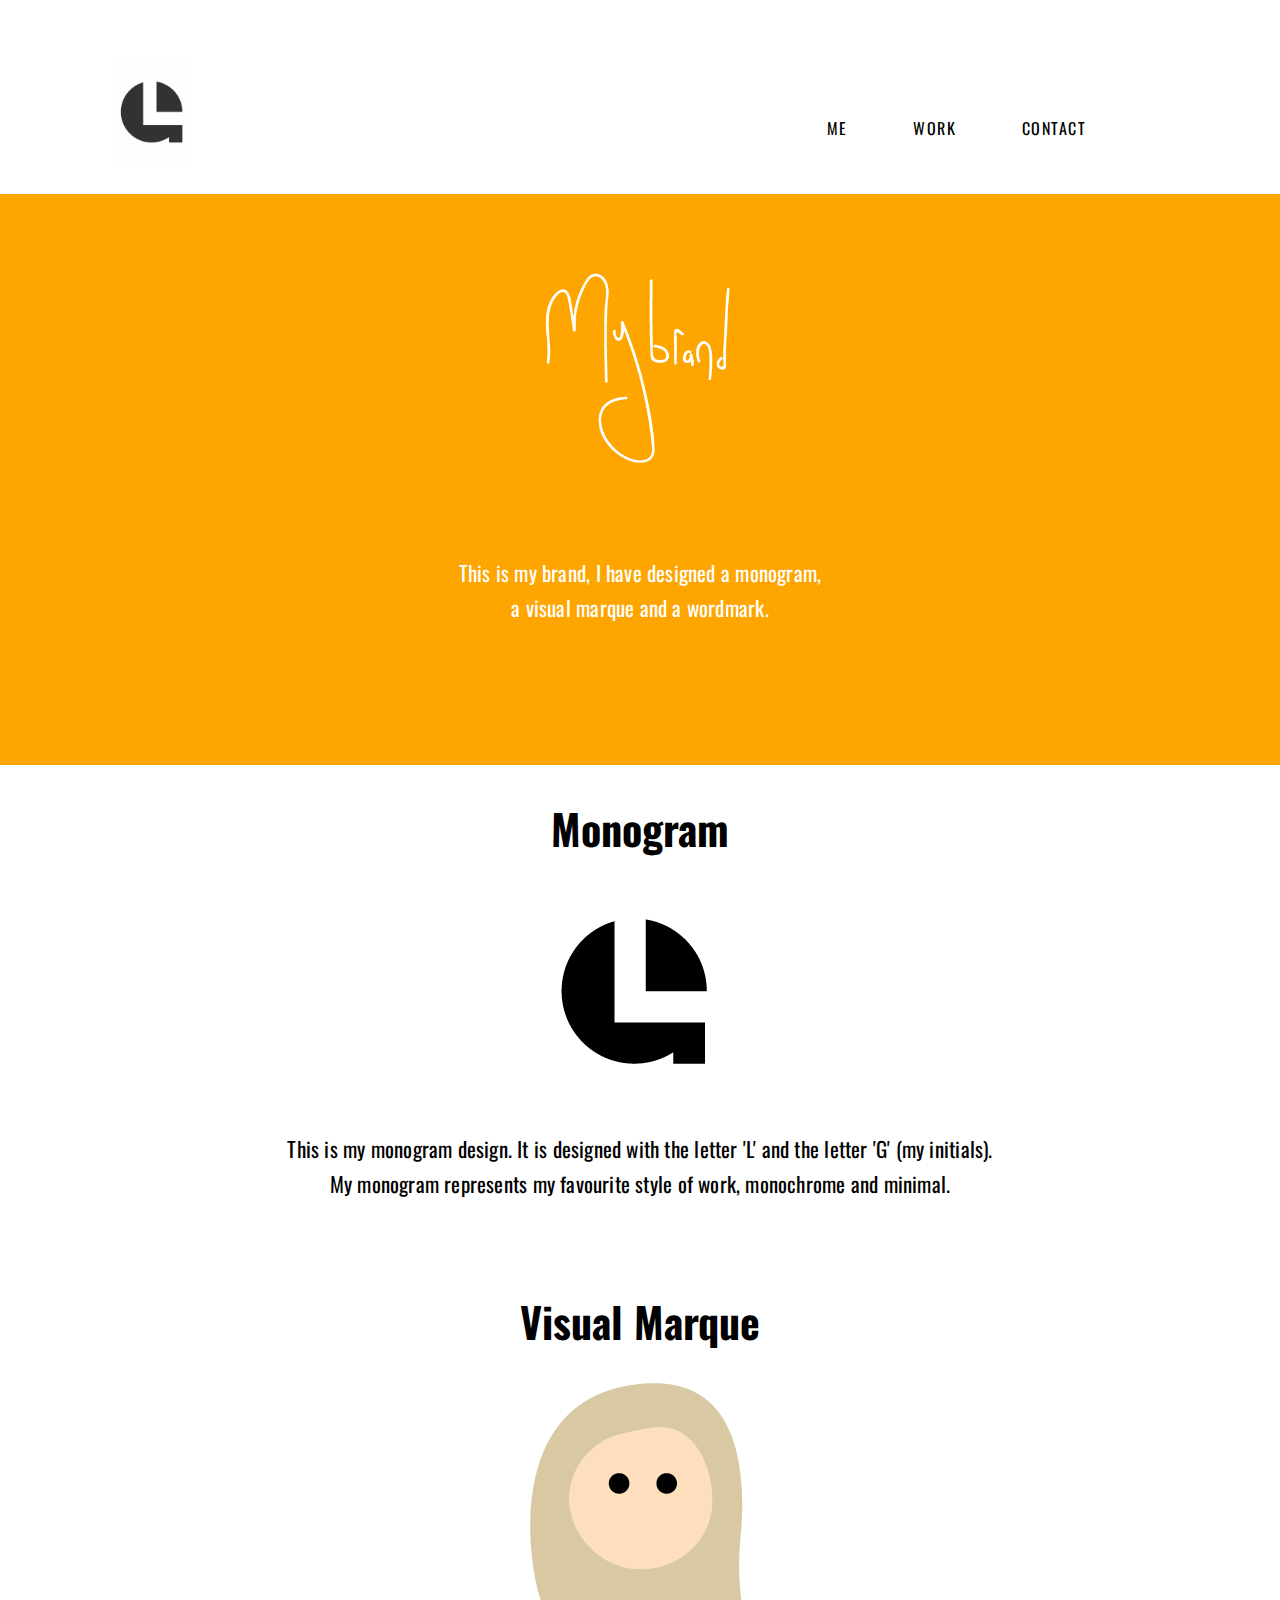
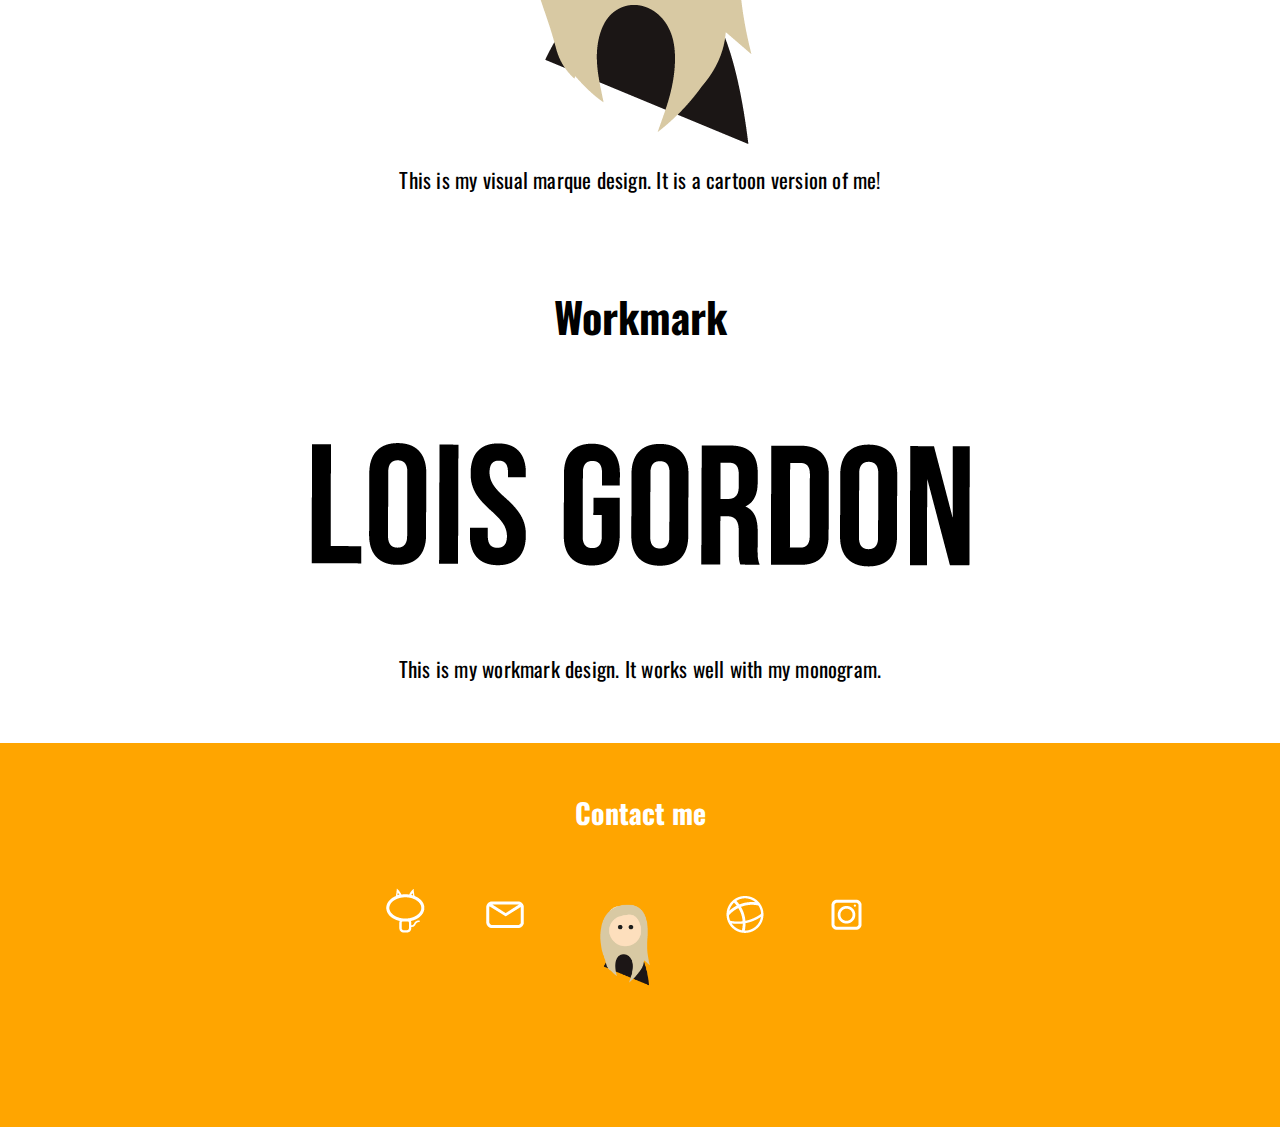
==== city-bike.html @ 6f21d847 "adding city bike casestudy" ====
<!DOCTYPE html>
<html>

<head>
    <meta charset="utf-8" />
    <meta name="viewport" content="width=device-width" />
    <title>My brand</title>
    <!---------- Link to hover CSS ------------>
    <link href="css/style.css" type="text/css" rel="stylesheet" />
    <!---------- Link to hover stylesheet ------------>
    <link rel="stylesheet" href="css/imagehover.min.css">
    <!---------- Link to google fonts ------------>
    <link href="https://fonts.googleapis.com/css?family=Arapey" rel="stylesheet">
    <link href="https://fonts.googleapis.com/css?family=Roboto" rel="stylesheet">
    <link href="https://fonts.googleapis.com/css?family=Oswald" rel="stylesheet">
</head>
<!---------- Start of body ------------>

<body>
    <!-------------- Header------------------->
    <section class="top-background"> </section>
    <header id="logo"> <img src="img/p-mg.jpg" /> </header>
    <!--------------- nav ---------------------->
    <nav>
        <ul>
            <li><a href="http://127.0.0.1:57224/index.html#me">Me</a></li>
            <li><a href="http://127.0.0.1:57224/index.html#work">Work</a></li>
            <li><a href="http://127.0.0.1:57224/index.html#contact">Contact</a> </li>
        </ul>
    </nav>
    <section class="about">
        <h1>
            <img src="img/my-brand-handwritten.png"/>
        </h1>
        <h2>
     This is my brand, I have designed a monogram, 
        </h2>
        <h2>a visual marque and a wordmark.</h2> </section>
    <!--------------- monogram ---------------------->
    <section class="work">
        <h1>
            Monogram
        </h1> <img src="img/lgbig.png" />
        <p> This is my monogram design. It is designed with the letter 'L' and the letter 'G' (my initials).</p>
        <p>My monogram represents my favourite style of work, monochrome and minimal.</p>
    </section>
        <!--------------- visual-marque ---------------------->
    <section class="work">
        <h1 class="visualmarque">
            Visual Marque 
        </h1>
        <img src="img/Visual-mark-forweb.png" />
        <p> This is my visual marque design. It is a cartoon version of me!</p>
            
    </section>
    <!--------------- wordmark ---------------------->
    <section class="work">
        <h1>
            Workmark
        </h1>
        <img src="img/word-mark.png" />
        <p> This is my workmark design. It works well with my monogram.</p>
            
    </section>
      <!--------------- footer ---------------------->
        <section class="contact">
        <footer>
             <h1 id="contact">
            Contact me
        </h1>
              <ul>
            <li>
                <a href="https://github.com/loisgordon" title="Visit my GitHub" target="_blank"><img src="img/github-icon.png"></a>
            </li>
            <li> <a href="mailto:loisgordon01@gmail.com" title="Email me"><img src="img/mail-icon.png"/></a></li>
                  <li><a href="http://127.0.0.1:57224/index.html" title="index" target="_blank"><img src="img/blink-visual-marque.gif"></a></li>
            <li><a href="https://dribbble.com/loisgordon" title="Visit my Dribbble" target="_blank"><img src="img/dribbble-icon1.png"></a></li>
            <li><a href="https://www.instagram.com/loisgordondesign/?hl=en" title="Visit my Instagram" target="_blank"><img src="img/instagram-icon.png"></a></li>
                  
                  
        </ul>
        </footer>
        </section>
---- css/style.css ----
/*------------------ css reset -------------------------*/

* {
    margin: 0;
    font-size: 100%;
}

body {
    width: 100%;
    max-width: 100%;
    margin: auto;
    line-height: 1.5em;
    background-color: white;
    font-size: 1em;
    font-family: 'Roboto', sans-serif;
    color: black;
    float: left;
}


/*-------- logo --------------------------------*/

#logo {
    width: 5em;
    padding: 3.5em 1em 1em 7em;
    margin: auto;
    float: left;
}


/*------- nav ---------------------------------*/

nav {
    padding: 7em 10em 3em 3em;
    margin: auto;
    max-width: 100%;
    float: right;
}

nav ul {
    text-align: center;
    text-transform: uppercase;
    font-size: 1em;
    letter-spacing: 1.5px;
    margin: .25em;
}

nav ul li {
    display: inline;
    margin: 30px;
}

nav a {
    color: black;
    text-decoration: none;
    font-family: 'Oswald', sans-serif;
}

a:hover {
    color: #FFA500;
}


/*------------------- typography ------------------------*/

.about {
    width: 100%;
    line-height: 1em;
    margin: auto;
    background-color: #FFA500;
    font-size: 1.75em;
    padding-bottom: 5em;
    float: left;
}

section.about img {
    max-width: 100%;
    margin: auto;
    max-height: 250px;
    max-width: 250px;
    padding-bottom: 2em;
    padding-top: 2em;
}

section.about h2 {
    line-height: 1.65em;
    letter-spacing: .01em;
    max-width: 100%;
    text-align: center;
    margin: auto;
    font-size: .75em;
    font-family: 'Oswald', sans-serif;
    font-weight: normal;
    color: white;
}

.work {
    width: 100%;
    line-height: 1em;
    margin: auto;
    background-color: white;
    font-size: 1.75em;
    padding-bottom: 2em;
    float: left;
}

section.work h1 {
    line-height: 1em;
    max-width: 100%;
    text-align: center;
    margin: auto;
    padding-top: 1em;
    font-size: 1.5em;
    font-family: 'Oswald', sans-serif;
    color: black;
}

img {
    max-width: 100%;
    display: block;
    margin: auto;
}


/*---css import---*/

@import "compass/css3";
.gallery {
    margin: 3em;
    padding: 5px;
}

.gallery > div {
    position: relative;
    float: left;
    padding: 5px;
}

.gallery > div > img {
    width: 250px;
    transition: .1s;
}

.gallery > div:hover {
    z-index: 1;
}

.gallery > div:hover > img {
    transform: scale(1.5, 1.5);
    transition: .3s
}

.gallery > div > a > img {
     width: 250px;
    transition: .1s;
     width: 250px;

}
.gallery > div:hover > a > img {
    transform: scale(1.5, 1.5);
    transition: .3s
}
    

.cf:before,
.cf:after {
    display: table;
    content: "";
    line-height: 0;
}

.cf:after {
    clear: both;
}


/*----- Footer -----*/


/*------ social media links ----*/

.contact {
    width: 100%;
    line-height: 1em;
    margin: auto;
    background-color: #FFA500;
    font-size: 1.75em;
    padding-bottom: 4em;
    padding-top: 2em;
    float: left;
    font-family: 'Oswald', sans-serif;
}

section.contact h1 {
    line-height: 1em;
    max-width: 100%;
    text-align: center;
    margin: auto;
    font-size: 1em;
    font-family: 'Oswald', sans-serif;
    color: white;
}

section.contact li {
    display: inline;
}

section.contact ul {
  display: flex;
  justify-content: center;
    padding-top: 20px;
    padding-right: 2.5em;
}
section.contact img {
      max-height: 5em;
        max-width: 5em;
        padding-top: 1em;
      
}

/*--- paragraphs ---*/

p {  line-height: 1.65em;
    letter-spacing: .01em;
    max-width: 100%;
    text-align: center;
    margin: auto;
    font-size: .75em;
    font-family: 'Oswald', sans-serif;
    font-weight: normal;
    color: black;
    
}

.visualmarque {
    padding-bottom: .5em;
}
.citybike {
    padding-bottom: .5em;
}
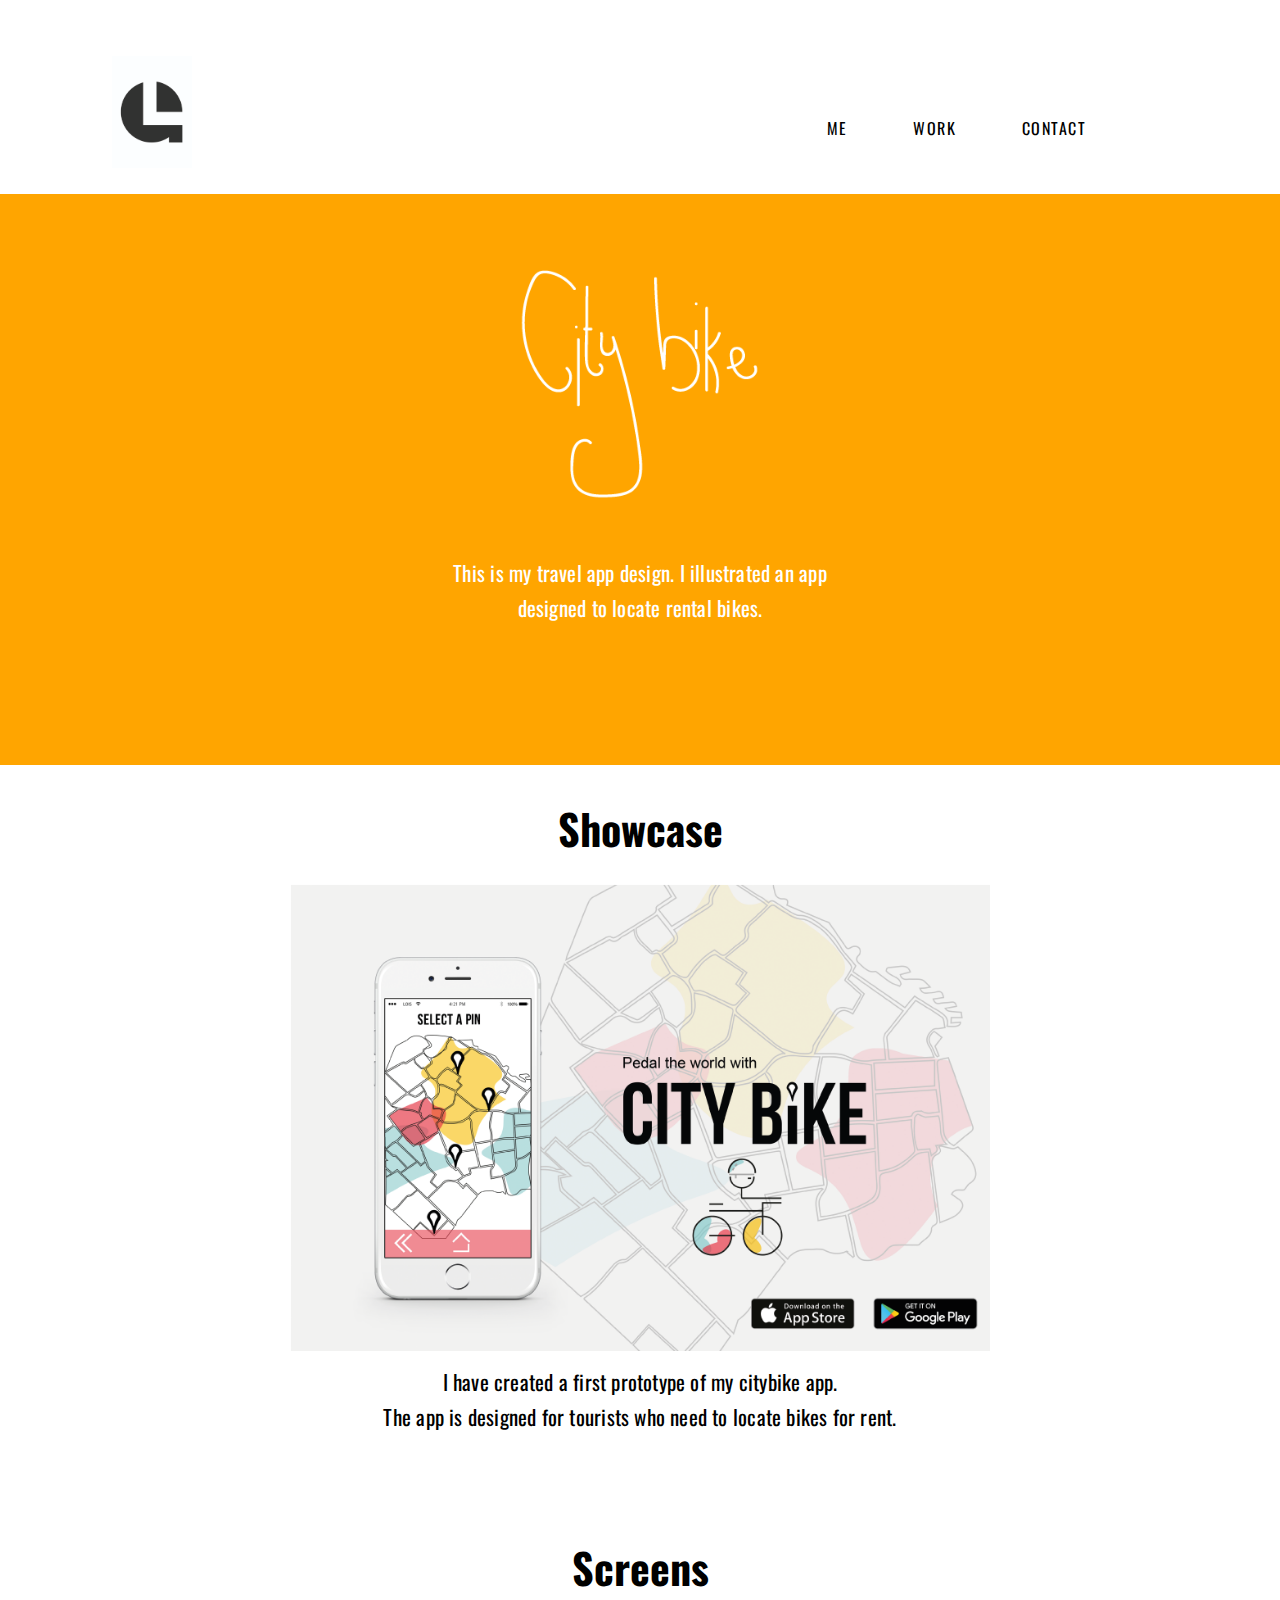
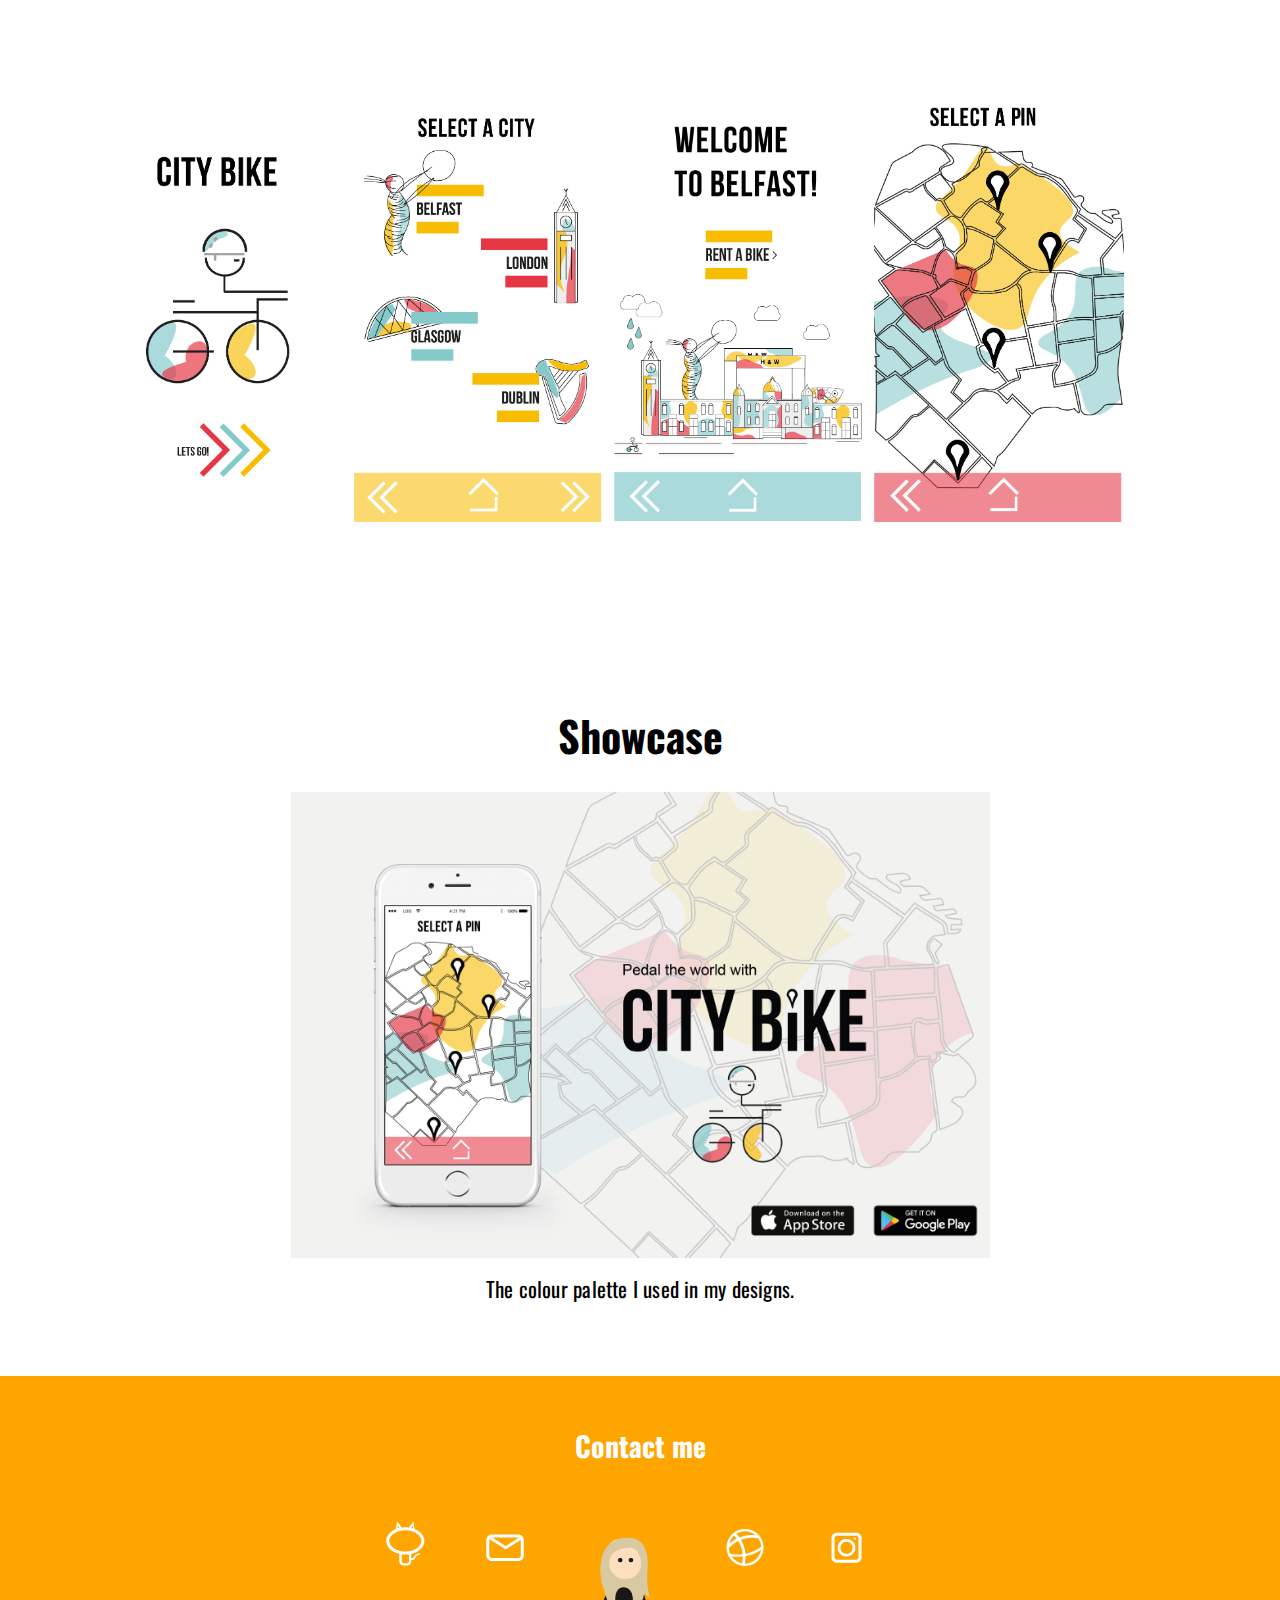
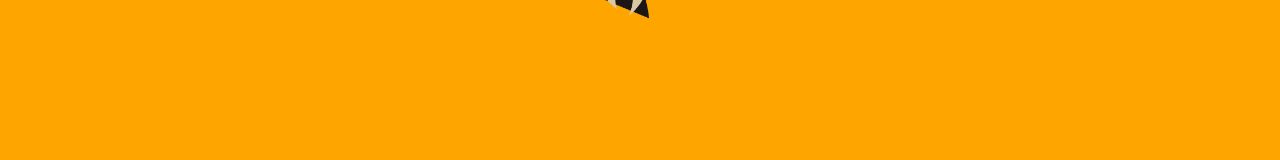
==== commit e0405e70: "adding citybike page" ====
--- a/city-bike.html
+++ b/city-bike.html
@@ -4,7 +4,7 @@
 <head>
     <meta charset="utf-8" />
     <meta name="viewport" content="width=device-width" />
-    <title>My brand</title>
+    <title>Citybike</title>
     <!---------- Link to hover CSS ------------>
     <link href="css/style.css" type="text/css" rel="stylesheet" />
     <!---------- Link to hover stylesheet ------------>
@@ -30,38 +30,59 @@
     </nav>
     <section class="about">
         <h1>
-            <img src="img/my-brand-handwritten.png"/>
+            <img src="img/city-bike-handwritten.png"/>
         </h1>
         <h2>
-     This is my brand, I have designed a monogram, 
+     This is my travel app design. I illustrated an app 
         </h2>
-        <h2>a visual marque and a wordmark.</h2> </section>
-    <!--------------- monogram ---------------------->
+        <h2>designed to locate rental bikes.</h2> </section>
+    <!--------------- showcase ---------------------->
+    <section class="work">
+        <h1 class="citybike">
+            Showcase
+        </h1>
+    
+        <div class="citybike">
+           <img src="img/citybike-app-forweb.png" />
+        <p> I have created a first prototype of my citybike app.</p>
+        <p>The app is designed for tourists who need to locate bikes for rent.</p>
+   
+            </div>
+    </section>
+      <!--------------- screens ---------------------->
     <section class="work">
         <h1>
-            Monogram
-        </h1> <img src="img/lgbig.png" />
-        <p> This is my monogram design. It is designed with the letter 'L' and the letter 'G' (my initials).</p>
-        <p>My monogram represents my favourite style of work, monochrome and minimal.</p>
+        Screens</h1>
+         <div class="gallery cf"> 
+            <!--- splash--->
+         <div>  
+        <img src="img/cb-splash.png" />  </div>
+            <!--- pick a city--->
+            <div> <img src="img/cb-1st.png" /> </div>
+            <!--- welcome to bf--->
+            <div> <img src="img/cb-bf.png" /> </div>
+            <!--- map--->
+            <div> <img src="img/cb-map.png" /> </div>
+        </div>
+        </section>
+    
+      <!--------------- colour pallete ---------------------->
+     <section class="work">
+        <h1 class="citybike">
+            Showcase
+        </h1>
+    
+        <div class="citybike">
+           <img src="img/citybike-app-forweb.png" />
+        <p> The colour palette I used in my designs.</p>
+   
+            </div>
     </section>
-        <!--------------- visual-marque ---------------------->
-    <section class="work">
-        <h1 class="visualmarque">
-            Visual Marque 
-        </h1>
-        <img src="img/Visual-mark-forweb.png" />
-        <p> This is my visual marque design. It is a cartoon version of me!</p>
-            
-    </section>
-    <!--------------- wordmark ---------------------->
-    <section class="work">
-        <h1>
-            Workmark
-        </h1>
-        <img src="img/word-mark.png" />
-        <p> This is my workmark design. It works well with my monogram.</p>
-            
-    </section>
+    
+    
+
+        
+  
       <!--------------- footer ---------------------->
         <section class="contact">
         <footer>
@@ -81,5 +102,6 @@
         </ul>
         </footer>
         </section>
-  
+    </body>
+</html>
     --- a/css/style.css
+++ b/css/style.css
@@ -113,6 +113,18 @@
     font-size: 1.5em;
     font-family: 'Oswald', sans-serif;
     color: black;
+}
+section.work h2 {
+    line-height: 1.65em;
+    letter-spacing: .01em;
+    max-width: 100%;
+    text-align: center;
+    margin: auto;
+    font-size: .75em;
+    font-family: 'Oswald', sans-serif;
+    font-weight: normal;
+    color: gray;
+    padding-top: .5em;
 }
 
 img {
@@ -238,4 +250,8 @@
 .citybike {
     padding-bottom: .5em;
 }
-
+.citybike img {
+    max-height: 19em;
+    max-width: 25em;
+    padding: .5em;
+}
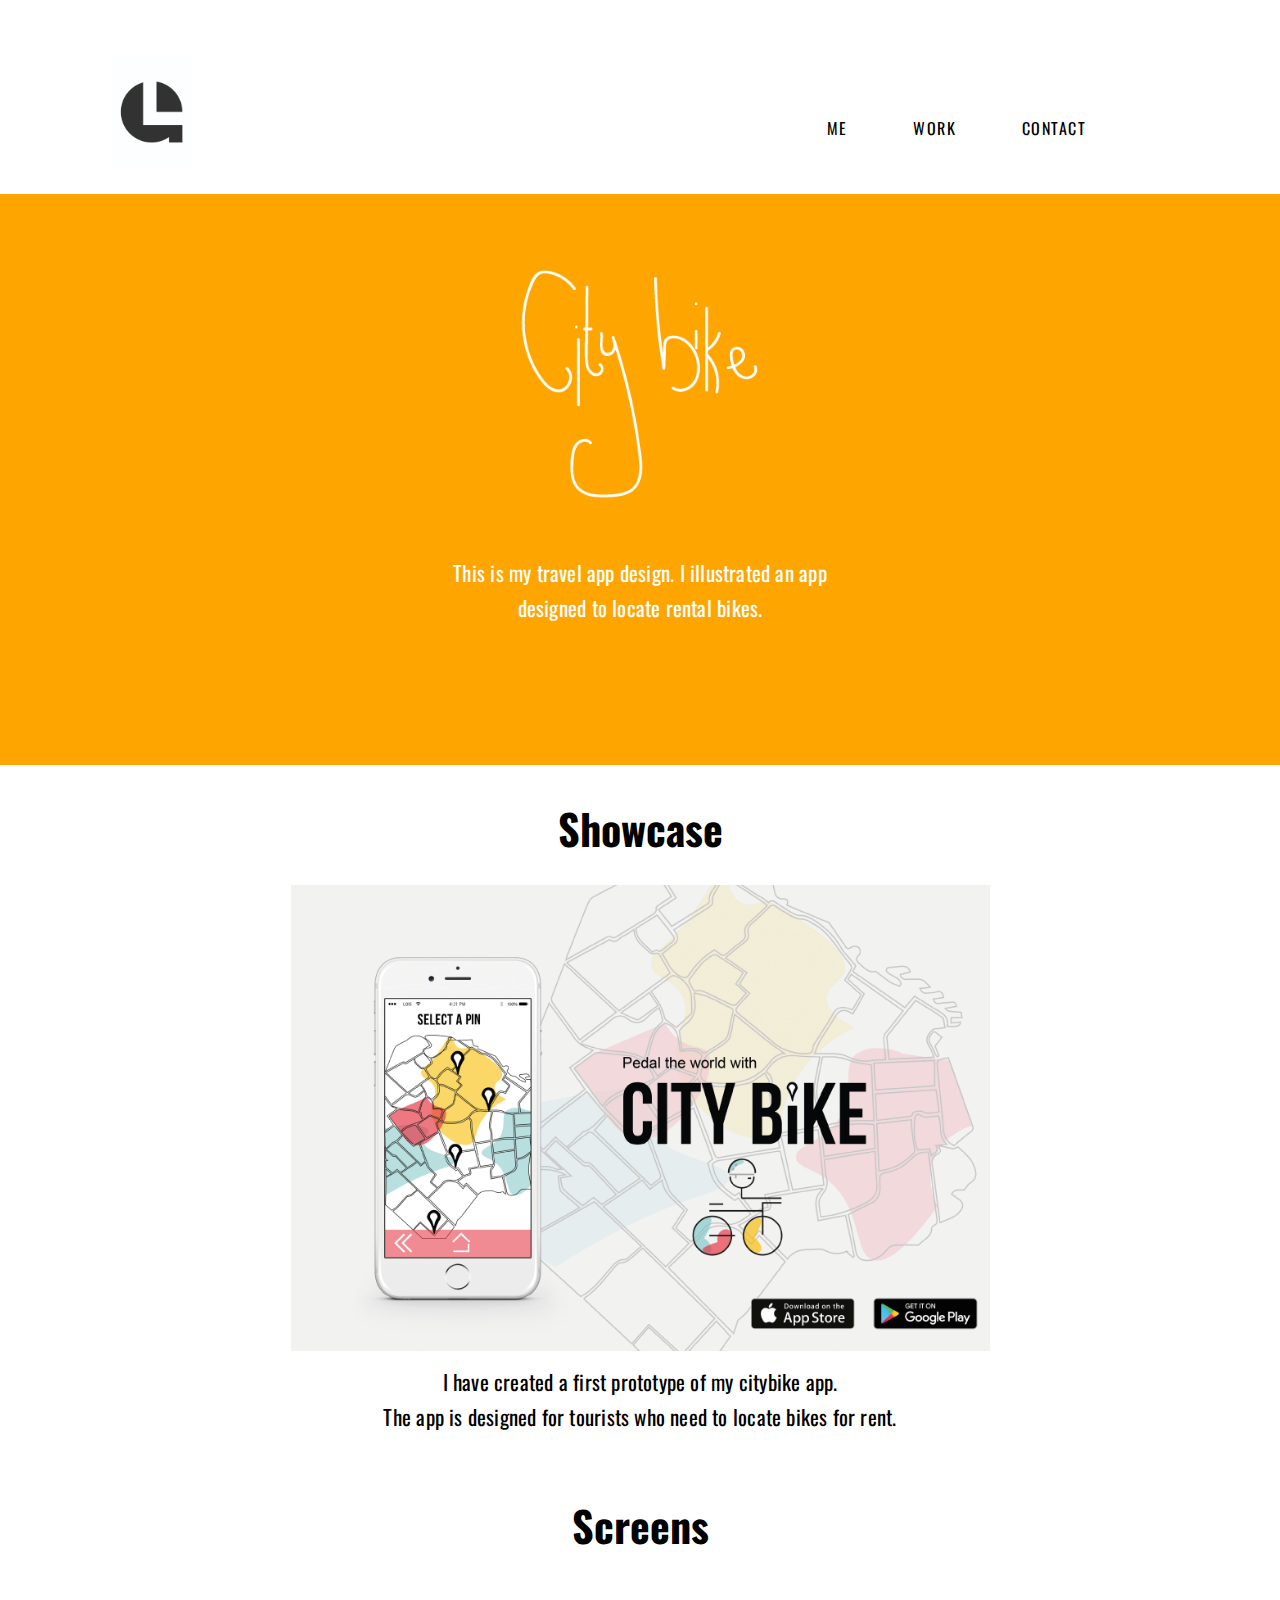
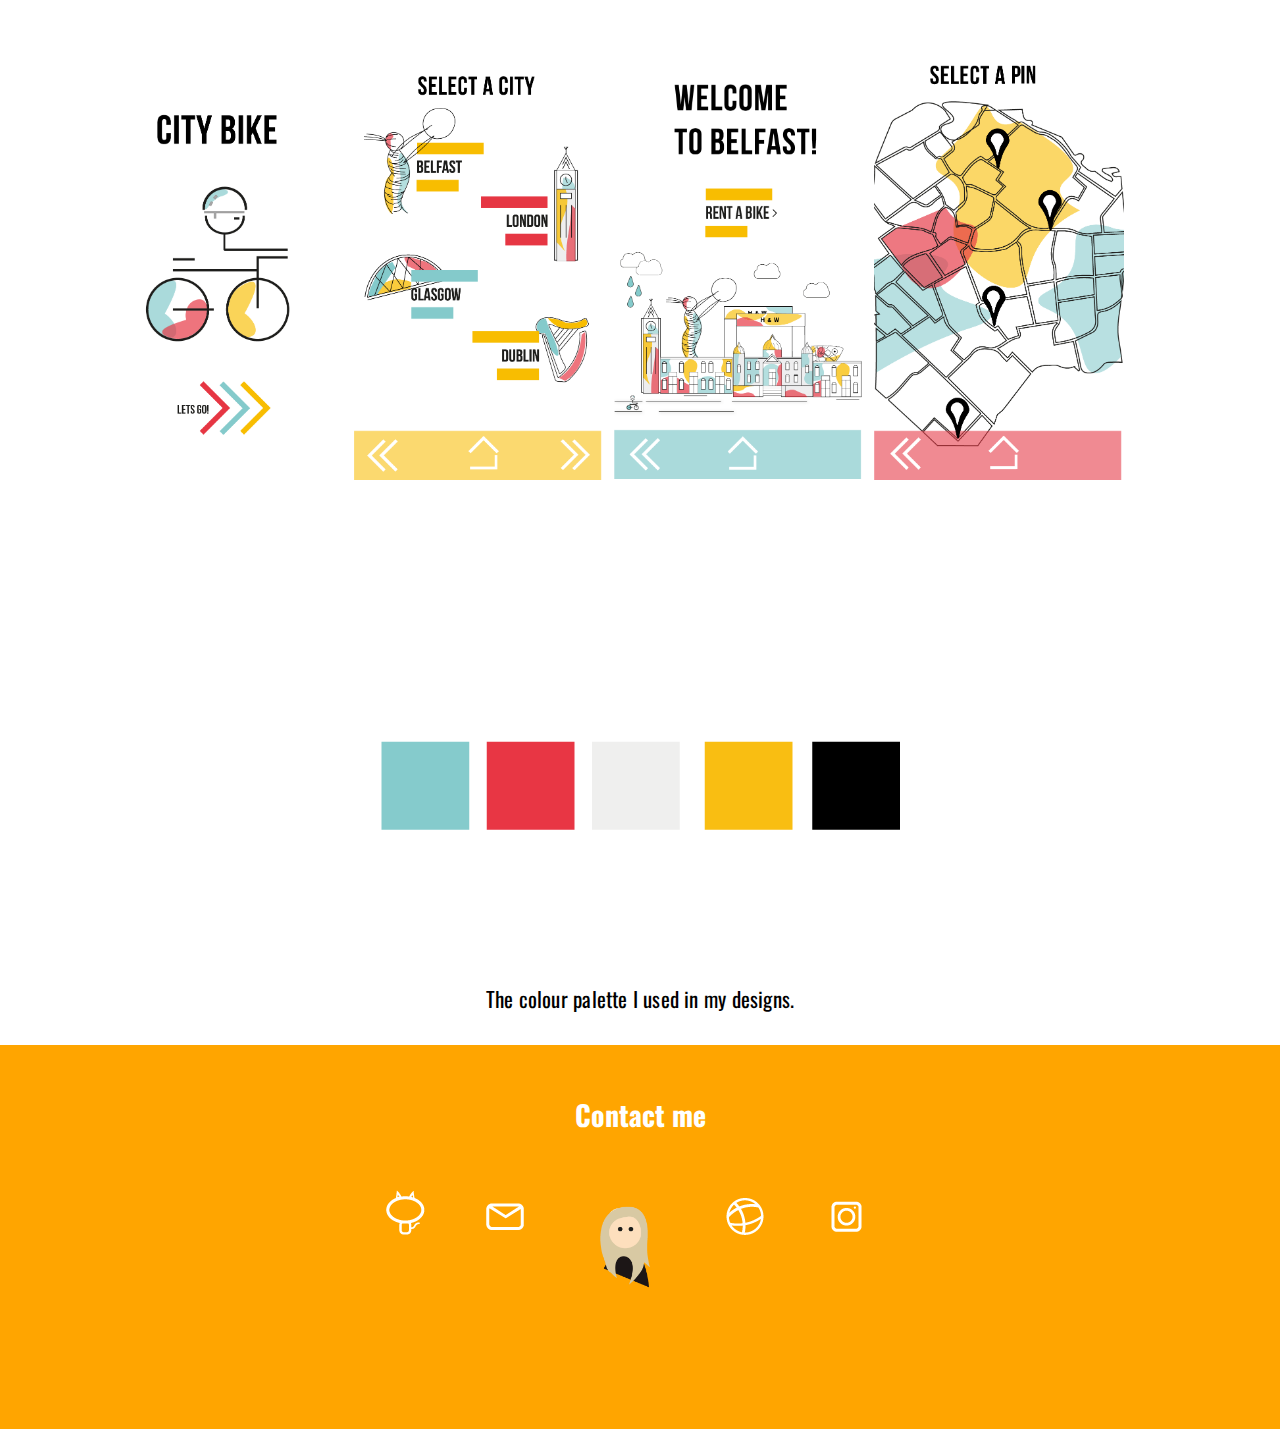
==== commit 26c7bab6: "amending gif href" ====
--- a/city-bike.html
+++ b/city-bike.html
@@ -51,8 +51,7 @@
     </section>
       <!--------------- screens ---------------------->
     <section class="work">
-        <h1>
-        Screens</h1>
+        <h1>Screens</h1>
          <div class="gallery cf"> 
             <!--- splash--->
          <div>  
@@ -68,12 +67,8 @@
     
       <!--------------- colour pallete ---------------------->
      <section class="work">
-        <h1 class="citybike">
-            Showcase
-        </h1>
-    
         <div class="citybike">
-           <img src="img/citybike-app-forweb.png" />
+           <img src="img/colour-palette.png" />
         <p> The colour palette I used in my designs.</p>
    
             </div>
@@ -94,7 +89,7 @@
                 <a href="https://github.com/loisgordon" title="Visit my GitHub" target="_blank"><img src="img/github-icon.png"></a>
             </li>
             <li> <a href="mailto:loisgordon01@gmail.com" title="Email me"><img src="img/mail-icon.png"/></a></li>
-                  <li><a href="http://127.0.0.1:57224/index.html" title="index" target="_blank"><img src="img/blink-visual-marque.gif"></a></li>
+                  <li><a href="index.html" title="index" target="_blank"><img src="img/blink-visual-marque.gif"></a></li>
             <li><a href="https://dribbble.com/loisgordon" title="Visit my Dribbble" target="_blank"><img src="img/dribbble-icon1.png"></a></li>
             <li><a href="https://www.instagram.com/loisgordondesign/?hl=en" title="Visit my Instagram" target="_blank"><img src="img/instagram-icon.png"></a></li>
                   
--- a/css/style.css
+++ b/css/style.css
@@ -100,7 +100,7 @@
     margin: auto;
     background-color: white;
     font-size: 1.75em;
-    padding-bottom: 2em;
+    padding-bottom: .5em;
     float: left;
 }
 
